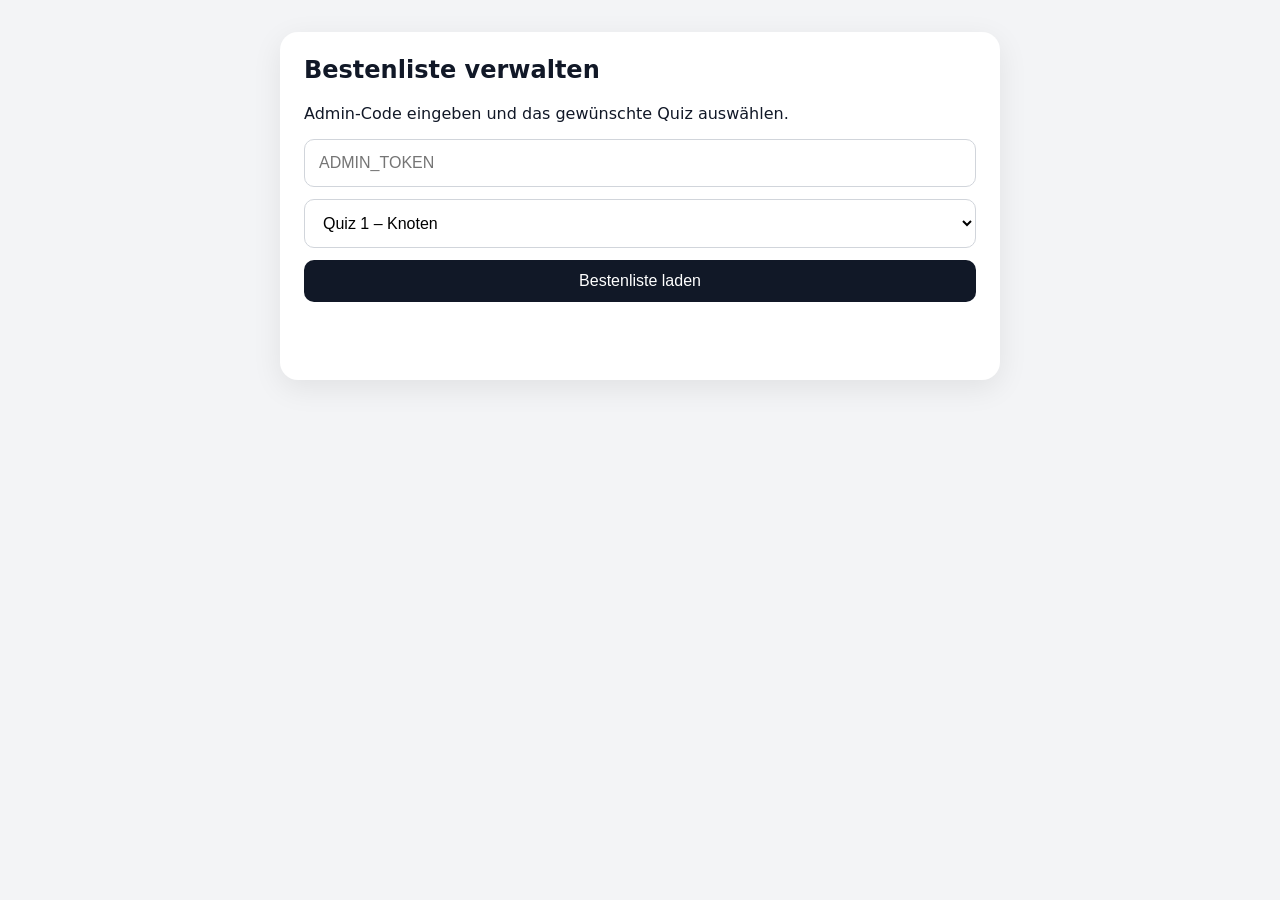
==== admin.html @ afc392d3 "Create admin.html" ====
<!doctype html>
<html lang="de">

<head>
  <meta charset="utf-8">

  <meta
    name="viewport"
    content="width=device-width, initial-scale=1"
  >

  <meta
    name="theme-color"
    content="#111827"
  >

  <title>Quiz Administration</title>

  <style>
    * {
      box-sizing: border-box;
    }

    body {
      margin: 0;
      font-family:
        system-ui,
        -apple-system,
        BlinkMacSystemFont,
        "Segoe UI",
        sans-serif;

      background: #f3f4f6;
      color: #111827;
    }

    .container {
      width:
        min(
          720px,
          calc(100% - 28px)
        );

      margin: 32px auto;
    }

    .card {
      background: white;

      border-radius: 18px;

      padding: 24px;

      margin-bottom: 18px;

      box-shadow:
        0 8px 30px
        rgba(0, 0, 0, .08);
    }

    h1 {
      margin-top: 0;
    }

    input,
    select {
      width: 100%;

      padding: 14px;

      margin-bottom: 12px;

      border:
        1px solid #d1d5db;

      border-radius: 10px;

      font-size: 1rem;

      background: white;
    }

    button {
      border: 0;

      border-radius: 10px;

      padding: 12px 16px;

      font-size: 1rem;

      cursor: pointer;
    }

    .primary {
      width: 100%;

      background: #111827;
      color: white;
    }

    .delete-button {
      background: #fee2e2;
      color: #991b1b;

      font-size: .9rem;
    }

    .row {
      display: grid;

      grid-template-columns:
        44px
        minmax(0, 1fr)
        90px
        auto;

      gap: 12px;

      align-items: center;

      padding: 12px 4px;

      border-bottom:
        1px solid #e5e7eb;
    }

    .rank {
      color: #6b7280;
      font-weight: 700;
      text-align: right;
    }

    .name {
      font-weight: 600;

      overflow: hidden;

      text-overflow: ellipsis;

      white-space: nowrap;
    }

    .time {
      font-weight: 700;

      text-align: right;

      font-variant-numeric:
        tabular-nums;
    }

    #status {
      min-height: 1.4em;
      color: #4b5563;
    }

    @media (max-width: 560px) {
      .row {
        grid-template-columns:
          34px
          minmax(0, 1fr)
          76px;
      }

      .delete-button {
        grid-column: 2 / 4;

        width: 100%;
      }
    }
  </style>
</head>

<body>

  <main class="container">

    <section class="card">

      <h1>
        Bestenliste verwalten
      </h1>

      <p>
        Admin-Code eingeben und
        das gewünschte Quiz auswählen.
      </p>

      <input
        id="admin-token"
        type="password"
        placeholder="ADMIN_TOKEN"
        autocomplete="off"
      >

      <select id="quiz-select">
        <option value="1">
          Quiz 1 – Knoten
        </option>

        <option value="2">
          Quiz 2 – Allgemeinwissen
        </option>
      </select>

      <button
        id="load"
        class="primary"
      >
        Bestenliste laden
      </button>

      <p id="status"></p>

    </section>


    <section
      class="card"
      id="leaderboard-card"
      hidden
    >

      <h2>
        Einträge
      </h2>

      <div id="leaderboard"></div>

    </section>

  </main>


  <script>
    const API_BASE =
      "https://mein-quiz.vercel.app";

    const tokenEl =
      document.getElementById(
        "admin-token"
      );

    const quizEl =
      document.getElementById(
        "quiz-select"
      );

    const statusEl =
      document.getElementById(
        "status"
      );

    const leaderboardEl =
      document.getElementById(
        "leaderboard"
      );

    const cardEl =
      document.getElementById(
        "leaderboard-card"
      );


    function formatTime(
      milliseconds
    ) {
      const totalTenths =
        Math.floor(
          milliseconds / 100
        );

      const minutes =
        Math.floor(
          totalTenths / 600
        );

      const seconds =
        Math.floor(
          (totalTenths % 600) / 10
        );

      const tenths =
        totalTenths % 10;

      return (
        String(minutes)
          .padStart(2, "0") +
        ":" +
        String(seconds)
          .padStart(2, "0") +
        "." +
        tenths
      );
    }


    async function loadLeaderboard() {
      const token =
        tokenEl.value.trim();

      const quiz =
        quizEl.value;

      if (!token) {
        statusEl.textContent =
          "Bitte Admin-Code eingeben.";

        return;
      }

      statusEl.textContent =
        "Bestenliste wird geladen …";

      try {
        const response =
          await fetch(
            `${API_BASE}/api/admin-leaderboard?quiz=${quiz}`,
            {
              headers: {
                "X-Admin-Token":
                  token
              },

              cache: "no-store"
            }
          );

        if (
          response.status === 401
        ) {
          throw new Error(
            "Admin-Code ist falsch."
          );
        }

        if (!response.ok) {
          throw new Error(
            `API-Fehler ${response.status}`
          );
        }

        const data =
          await response.json();

        renderLeaderboard(
          data.leaderboard || []
        );

        statusEl.textContent =
          "";

      } catch (error) {
        console.error(error);

        cardEl.hidden = true;

        statusEl.textContent =
          error.message;
      }
    }


    function renderLeaderboard(
      entries
    ) {
      leaderboardEl.innerHTML =
        "";

      cardEl.hidden = false;

      if (
        entries.length === 0
      ) {
        leaderboardEl.textContent =
          "Keine Einträge vorhanden.";

        return;
      }

      entries.forEach(
        (entry, index) => {

          const row =
            document.createElement(
              "div"
            );

          row.className =
            "row";


          const rank =
            document.createElement(
              "div"
            );

          rank.className =
            "rank";

          rank.textContent =
            `${index + 1}.`;


          const name =
            document.createElement(
              "div"
            );

          name.className =
            "name";

          name.textContent =
            entry.nickname;


          const time =
            document.createElement(
              "div"
            );

          time.className =
            "time";

          time.textContent =
            formatTime(
              Number(entry.time)
            );


          const deleteButton =
            document.createElement(
              "button"
            );

          deleteButton.className =
            "delete-button";

          deleteButton.textContent =
            "Entfernen";

          deleteButton.addEventListener(
            "click",
            () => {
              deletePlayer(
                entry.nickname
              );
            }
          );


          row.appendChild(rank);
          row.appendChild(name);
          row.appendChild(time);
          row.appendChild(
            deleteButton
          );

          leaderboardEl.appendChild(
            row
          );
        }
      );
    }


    async function deletePlayer(
      nickname
    ) {
      const token =
        tokenEl.value.trim();

      const quiz =
        quizEl.value;

      const confirmed =
        confirm(
          `"${nickname}" wirklich aus der Bestenliste entfernen?`
        );

      if (!confirmed) {
        return;
      }

      statusEl.textContent =
        `${nickname} wird entfernt …`;

      try {
        const response =
          await fetch(
            `${API_BASE}/api/admin-leaderboard?quiz=${quiz}`,
            {
              method: "DELETE",

              headers: {
                "Content-Type":
                  "application/json",

                "X-Admin-Token":
                  token
              },

              body:
                JSON.stringify({
                  nickname
                })
            }
          );

        if (
          response.status === 401
        ) {
          throw new Error(
            "Admin-Code ist falsch."
          );
        }

        if (!response.ok) {
          throw new Error(
            `Löschen fehlgeschlagen (${response.status})`
          );
        }

        statusEl.textContent =
          `${nickname} wurde entfernt.`;

        await loadLeaderboard();

      } catch (error) {
        console.error(error);

        statusEl.textContent =
          error.message;
      }
    }


    document
      .getElementById("load")
      .addEventListener(
        "click",
        loadLeaderboard
      );
  </script>

</body>
</html>
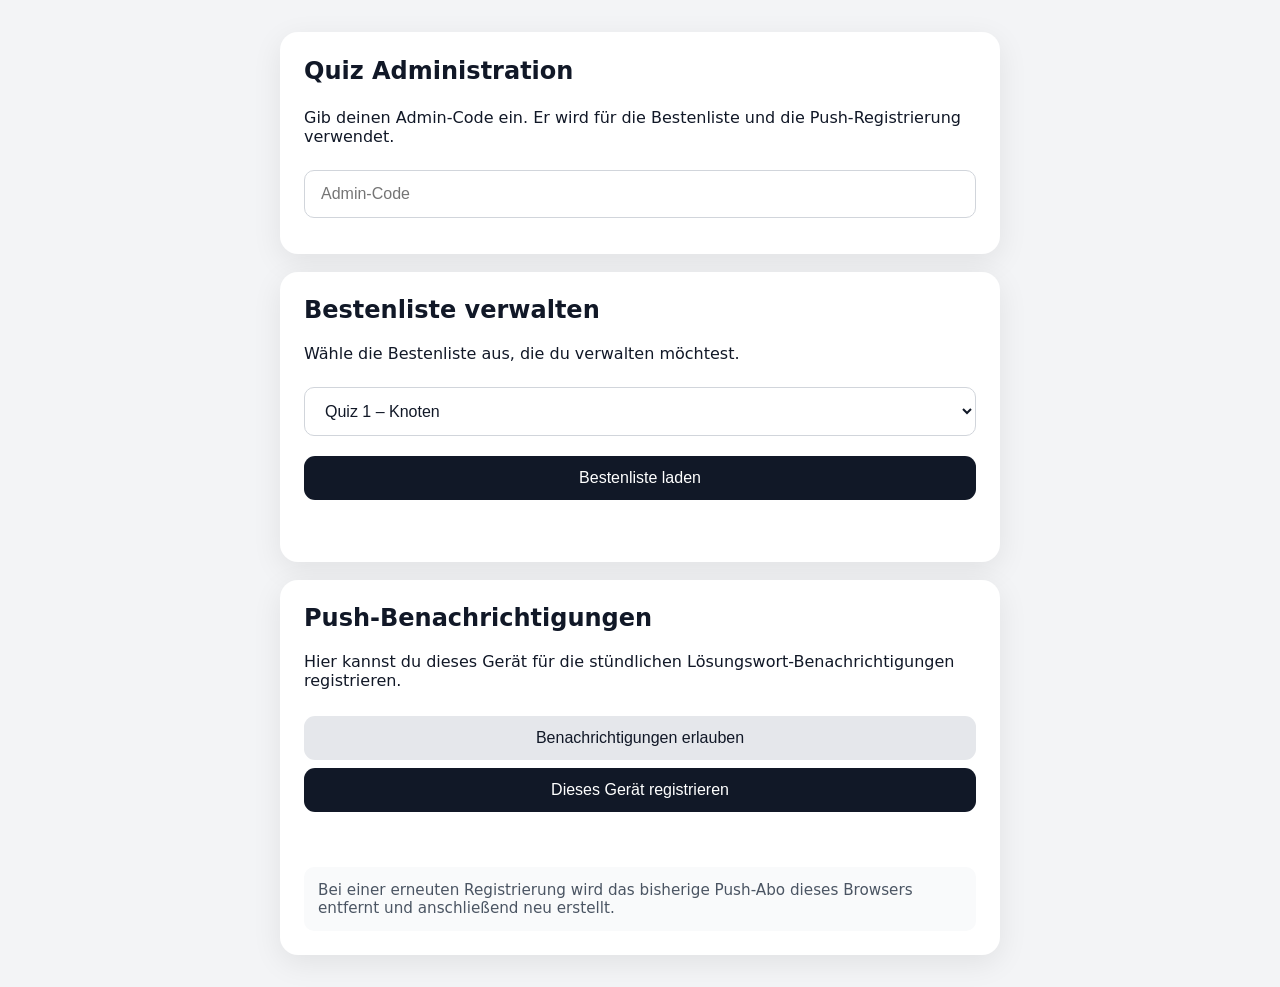
==== commit a7cd0b04: "Update admin.html" ====
--- a/admin.html
+++ b/admin.html
@@ -23,6 +23,7 @@
 
     body {
       margin: 0;
+
       font-family:
         system-ui,
         -apple-system,
@@ -35,11 +36,10 @@
     }
 
     .container {
-      width:
-        min(
-          720px,
-          calc(100% - 28px)
-        );
+      width: min(
+        720px,
+        calc(100% - 28px)
+      );
 
       margin: 32px auto;
     }
@@ -59,6 +59,11 @@
     }
 
     h1 {
+      line-height: 1.25;
+      margin: 0 0 22px;
+    }
+
+    h2 {
       margin-top: 0;
     }
 
@@ -66,26 +71,40 @@
     select {
       width: 100%;
 
-      padding: 14px;
-
-      margin-bottom: 12px;
+      padding: 14px 16px;
+
+      margin:
+        8px 0
+        12px;
 
       border:
         1px solid #d1d5db;
 
       border-radius: 10px;
 
+      background: white;
+      color: #111827;
+
       font-size: 1rem;
-
-      background: white;
+    }
+
+    input:focus,
+    select:focus {
+      outline: none;
+
+      border-color: #9ca3af;
+
+      box-shadow:
+        0 0 0 3px
+        rgba(17, 24, 39, .08);
     }
 
     button {
       border: 0;
 
-      border-radius: 10px;
-
-      padding: 12px 16px;
+      border-radius: 11px;
+
+      padding: 13px 17px;
 
       font-size: 1rem;
 
@@ -97,6 +116,17 @@
 
       background: #111827;
       color: white;
+
+      margin-top: 8px;
+    }
+
+    .secondary {
+      width: 100%;
+
+      background: #e5e7eb;
+      color: #111827;
+
+      margin-top: 10px;
     }
 
     .delete-button {
@@ -104,9 +134,27 @@
       color: #991b1b;
 
       font-size: .9rem;
-    }
-
-    .row {
+
+      white-space: nowrap;
+    }
+
+    .status {
+      min-height: 1.4em;
+
+      margin-bottom: 0;
+
+      color: #4b5563;
+    }
+
+    .success {
+      color: #166534;
+    }
+
+    .error {
+      color: #b91c1c;
+    }
+
+    .leaderboard-row {
       display: grid;
 
       grid-template-columns:
@@ -119,19 +167,25 @@
 
       align-items: center;
 
-      padding: 12px 4px;
+      min-height: 54px;
+
+      padding:
+        10px
+        4px;
 
       border-bottom:
         1px solid #e5e7eb;
     }
 
-    .rank {
+    .leaderboard-rank {
       color: #6b7280;
-      font-weight: 700;
+
+      font-weight: 800;
+
       text-align: right;
     }
 
-    .name {
+    .leaderboard-name {
       font-weight: 600;
 
       overflow: hidden;
@@ -141,8 +195,8 @@
       white-space: nowrap;
     }
 
-    .time {
-      font-weight: 700;
+    .leaderboard-time {
+      font-weight: 800;
 
       text-align: right;
 
@@ -150,17 +204,34 @@
         tabular-nums;
     }
 
-    #status {
-      min-height: 1.4em;
+    .info-box {
+      margin-top: 16px;
+
+      padding: 14px;
+
+      border-radius: 10px;
+
+      background: #f9fafb;
+
       color: #4b5563;
+
+      font-size: .95rem;
+    }
+
+    [hidden] {
+      display: none !important;
     }
 
     @media (max-width: 560px) {
-      .row {
+      .card {
+        padding: 20px;
+      }
+
+      .leaderboard-row {
         grid-template-columns:
           34px
           minmax(0, 1fr)
-          76px;
+          78px;
       }
 
       .delete-button {
@@ -172,29 +243,54 @@
   </style>
 </head>
 
+
 <body>
 
   <main class="container">
 
+    <!-- =========================================
+         ADMIN
+    ========================================== -->
+
     <section class="card">
 
       <h1>
-        Bestenliste verwalten
+        Quiz Administration
       </h1>
 
       <p>
-        Admin-Code eingeben und
-        das gewünschte Quiz auswählen.
+        Gib deinen Admin-Code ein.
+        Er wird für die Bestenliste und
+        die Push-Registrierung verwendet.
       </p>
 
       <input
         id="admin-token"
         type="password"
-        placeholder="ADMIN_TOKEN"
+        placeholder="Admin-Code"
         autocomplete="off"
       >
 
+    </section>
+
+
+    <!-- =========================================
+         BESTENLISTE
+    ========================================== -->
+
+    <section class="card">
+
+      <h2>
+        Bestenliste verwalten
+      </h2>
+
+      <p>
+        Wähle die Bestenliste aus,
+        die du verwalten möchtest.
+      </p>
+
       <select id="quiz-select">
+
         <option value="1">
           Quiz 1 – Knoten
         </option>
@@ -202,19 +298,27 @@
         <option value="2">
           Quiz 2 – Allgemeinwissen
         </option>
+
       </select>
 
       <button
-        id="load"
+        id="load-leaderboard"
         class="primary"
       >
         Bestenliste laden
       </button>
 
-      <p id="status"></p>
+      <p
+        id="leaderboard-status"
+        class="status"
+      ></p>
 
     </section>
 
+
+    <!-- =========================================
+         BESTENLISTEN-EINTRÄGE
+    ========================================== -->
 
     <section
       class="card"
@@ -230,12 +334,66 @@
 
     </section>
 
+
+    <!-- =========================================
+         PUSH
+    ========================================== -->
+
+    <section class="card">
+
+      <h2>
+        Push-Benachrichtigungen
+      </h2>
+
+      <p>
+        Hier kannst du dieses Gerät für die
+        stündlichen Lösungswort-Benachrichtigungen
+        registrieren.
+      </p>
+
+      <button
+        id="enable-push"
+        class="secondary"
+      >
+        Benachrichtigungen erlauben
+      </button>
+
+      <button
+        id="register-device"
+        class="primary"
+      >
+        Dieses Gerät registrieren
+      </button>
+
+      <p
+        id="push-status"
+        class="status"
+      ></p>
+
+      <div class="info-box">
+        Bei einer erneuten Registrierung wird
+        das bisherige Push-Abo dieses Browsers
+        entfernt und anschließend neu erstellt.
+      </div>
+
+    </section>
+
   </main>
 
 
   <script>
+
+    // =========================================
+    // BACKEND
+    // =========================================
+
     const API_BASE =
       "https://mein-quiz.vercel.app";
+
+
+    // =========================================
+    // ELEMENTE
+    // =========================================
 
     const tokenEl =
       document.getElementById(
@@ -247,9 +405,9 @@
         "quiz-select"
       );
 
-    const statusEl =
+    const leaderboardStatusEl =
       document.getElementById(
-        "status"
+        "leaderboard-status"
       );
 
     const leaderboardEl =
@@ -257,11 +415,60 @@
         "leaderboard"
       );
 
-    const cardEl =
+    const leaderboardCardEl =
       document.getElementById(
         "leaderboard-card"
       );
 
+    const pushStatusEl =
+      document.getElementById(
+        "push-status"
+      );
+
+
+    // =========================================
+    // STATUS
+    // =========================================
+
+    function setLeaderboardStatus(
+      text,
+      type = ""
+    ) {
+      leaderboardStatusEl.textContent =
+        text;
+
+      leaderboardStatusEl.className =
+        "status";
+
+      if (type) {
+        leaderboardStatusEl
+          .classList
+          .add(type);
+      }
+    }
+
+
+    function setPushStatus(
+      text,
+      type = ""
+    ) {
+      pushStatusEl.textContent =
+        text;
+
+      pushStatusEl.className =
+        "status";
+
+      if (type) {
+        pushStatusEl
+          .classList
+          .add(type);
+      }
+    }
+
+
+    // =========================================
+    // ZEIT FORMATIEREN
+    // =========================================
 
     function formatTime(
       milliseconds
@@ -296,6 +503,10 @@
     }
 
 
+    // =========================================
+    // BESTENLISTE LADEN
+    // =========================================
+
     async function loadLeaderboard() {
       const token =
         tokenEl.value.trim();
@@ -304,14 +515,17 @@
         quizEl.value;
 
       if (!token) {
-        statusEl.textContent =
-          "Bitte Admin-Code eingeben.";
+        setLeaderboardStatus(
+          "Bitte zuerst den Admin-Code eingeben.",
+          "error"
+        );
 
         return;
       }
 
-      statusEl.textContent =
-        "Bestenliste wird geladen …";
+      setLeaderboardStatus(
+        "Bestenliste wird geladen …"
+      );
 
       try {
         const response =
@@ -345,22 +559,38 @@
           await response.json();
 
         renderLeaderboard(
-          data.leaderboard || []
-        );
-
-        statusEl.textContent =
-          "";
+          Array.isArray(
+            data.leaderboard
+          )
+            ? data.leaderboard
+            : []
+        );
+
+        setLeaderboardStatus(
+          "Bestenliste wurde geladen.",
+          "success"
+        );
 
       } catch (error) {
-        console.error(error);
-
-        cardEl.hidden = true;
-
-        statusEl.textContent =
-          error.message;
+        console.error(
+          "Bestenlisten-Fehler:",
+          error
+        );
+
+        leaderboardCardEl.hidden =
+          true;
+
+        setLeaderboardStatus(
+          error.message,
+          "error"
+        );
       }
     }
 
+
+    // =========================================
+    // BESTENLISTE ANZEIGEN
+    // =========================================
 
     function renderLeaderboard(
       entries
@@ -368,13 +598,26 @@
       leaderboardEl.innerHTML =
         "";
 
-      cardEl.hidden = false;
+      leaderboardCardEl.hidden =
+        false;
 
       if (
         entries.length === 0
       ) {
-        leaderboardEl.textContent =
+        const empty =
+          document.createElement(
+            "p"
+          );
+
+        empty.className =
+          "status";
+
+        empty.textContent =
           "Keine Einträge vorhanden.";
+
+        leaderboardEl.appendChild(
+          empty
+        );
 
         return;
       }
@@ -388,8 +631,10 @@
             );
 
           row.className =
-            "row";
-
+            "leaderboard-row";
+
+
+          // Platz
 
           const rank =
             document.createElement(
@@ -397,11 +642,13 @@
             );
 
           rank.className =
-            "rank";
+            "leaderboard-rank";
 
           rank.textContent =
             `${index + 1}.`;
 
+
+          // Name
 
           const name =
             document.createElement(
@@ -409,11 +656,13 @@
             );
 
           name.className =
-            "name";
+            "leaderboard-name";
 
           name.textContent =
             entry.nickname;
 
+
+          // Zeit
 
           const time =
             document.createElement(
@@ -421,13 +670,15 @@
             );
 
           time.className =
-            "time";
+            "leaderboard-time";
 
           time.textContent =
             formatTime(
               Number(entry.time)
             );
 
+
+          // Löschen
 
           const deleteButton =
             document.createElement(
@@ -451,8 +702,11 @@
 
 
           row.appendChild(rank);
+
           row.appendChild(name);
+
           row.appendChild(time);
+
           row.appendChild(
             deleteButton
           );
@@ -464,6 +718,10 @@
       );
     }
 
+
+    // =========================================
+    // SPIELER LÖSCHEN
+    // =========================================
 
     async function deletePlayer(
       nickname
@@ -474,6 +732,15 @@
       const quiz =
         quizEl.value;
 
+      if (!token) {
+        setLeaderboardStatus(
+          "Bitte zuerst den Admin-Code eingeben.",
+          "error"
+        );
+
+        return;
+      }
+
       const confirmed =
         confirm(
           `"${nickname}" wirklich aus der Bestenliste entfernen?`
@@ -483,8 +750,9 @@
         return;
       }
 
-      statusEl.textContent =
-        `${nickname} wird entfernt …`;
+      setLeaderboardStatus(
+        `${nickname} wird entfernt …`
+      );
 
       try {
         const response =
@@ -522,26 +790,347 @@
           );
         }
 
-        statusEl.textContent =
-          `${nickname} wurde entfernt.`;
+        setLeaderboardStatus(
+          `${nickname} wurde entfernt.`,
+          "success"
+        );
 
         await loadLeaderboard();
 
       } catch (error) {
-        console.error(error);
-
-        statusEl.textContent =
-          error.message;
+        console.error(
+          "Löschen fehlgeschlagen:",
+          error
+        );
+
+        setLeaderboardStatus(
+          error.message,
+          "error"
+        );
       }
     }
 
 
     document
-      .getElementById("load")
+      .getElementById(
+        "load-leaderboard"
+      )
       .addEventListener(
         "click",
         loadLeaderboard
       );
+
+
+    // =========================================
+    // SERVICE WORKER
+    // =========================================
+
+    async function registerServiceWorker() {
+      if (
+        !(
+          "serviceWorker"
+          in navigator
+        )
+      ) {
+        throw new Error(
+          "Service Worker werden von diesem Browser nicht unterstützt."
+        );
+      }
+
+      const registration =
+        await navigator
+          .serviceWorker
+          .register(
+            "./sw.js"
+          );
+
+      await navigator
+        .serviceWorker
+        .ready;
+
+      return registration;
+    }
+
+
+    // =========================================
+    // PUSH-BERECHTIGUNG
+    // =========================================
+
+    document
+      .getElementById(
+        "enable-push"
+      )
+      .addEventListener(
+        "click",
+        async () => {
+
+          try {
+            if (
+              !(
+                "Notification"
+                in window
+              )
+            ) {
+              throw new Error(
+                "Dieser Browser unterstützt keine Benachrichtigungen."
+              );
+            }
+
+            if (
+              !(
+                "PushManager"
+                in window
+              )
+            ) {
+              throw new Error(
+                "Push-Benachrichtigungen werden von diesem Browser nicht unterstützt."
+              );
+            }
+
+            const permission =
+              await Notification
+                .requestPermission();
+
+            if (
+              permission !==
+              "granted"
+            ) {
+              throw new Error(
+                "Benachrichtigungen wurden nicht erlaubt."
+              );
+            }
+
+            await registerServiceWorker();
+
+            setPushStatus(
+              "Benachrichtigungen sind erlaubt. Du kannst das Gerät jetzt registrieren.",
+              "success"
+            );
+
+          } catch (error) {
+            console.error(
+              "Push-Berechtigung:",
+              error
+            );
+
+            setPushStatus(
+              error.message,
+              "error"
+            );
+          }
+        }
+      );
+
+
+    // =========================================
+    // GERÄT REGISTRIEREN
+    // =========================================
+
+    document
+      .getElementById(
+        "register-device"
+      )
+      .addEventListener(
+        "click",
+        async () => {
+
+          const token =
+            tokenEl.value.trim();
+
+          if (!token) {
+            setPushStatus(
+              "Bitte zuerst den Admin-Code eingeben.",
+              "error"
+            );
+
+            return;
+          }
+
+          try {
+            if (
+              Notification.permission
+              !== "granted"
+            ) {
+              throw new Error(
+                "Bitte zuerst Benachrichtigungen erlauben."
+              );
+            }
+
+            setPushStatus(
+              "Gerät wird registriert …"
+            );
+
+            await registerServiceWorker();
+
+            const registration =
+              await navigator
+                .serviceWorker
+                .ready;
+
+
+            // =================================
+            // VAPID PUBLIC KEY LADEN
+            // =================================
+
+            const keyResponse =
+              await fetch(
+                `${API_BASE}/api/public-key`,
+                {
+                  cache:
+                    "no-store"
+                }
+              );
+
+            if (
+              !keyResponse.ok
+            ) {
+              throw new Error(
+                `Public-Key-API: ${keyResponse.status}`
+              );
+            }
+
+            const keyData =
+              await keyResponse.json();
+
+            if (
+              !keyData.publicKey
+            ) {
+              throw new Error(
+                "VAPID Public Key fehlt."
+              );
+            }
+
+
+            // =================================
+            // ALTES ABO ENTFERNEN
+            // =================================
+
+            let subscription =
+              await registration
+                .pushManager
+                .getSubscription();
+
+            if (subscription) {
+              await subscription
+                .unsubscribe();
+            }
+
+
+            // =================================
+            // NEUES ABO ERSTELLEN
+            // =================================
+
+            subscription =
+              await registration
+                .pushManager
+                .subscribe({
+                  userVisibleOnly:
+                    true,
+
+                  applicationServerKey:
+                    urlBase64ToUint8Array(
+                      keyData.publicKey
+                    )
+                });
+
+
+            // =================================
+            // IM BACKEND SPEICHERN
+            // =================================
+
+            const response =
+              await fetch(
+                `${API_BASE}/api/subscribe`,
+                {
+                  method: "POST",
+
+                  headers: {
+                    "Content-Type":
+                      "application/json",
+
+                    "X-Admin-Token":
+                      token
+                  },
+
+                  body:
+                    JSON.stringify(
+                      subscription
+                    )
+                }
+              );
+
+            const responseText =
+              await response.text();
+
+            if (!response.ok) {
+              throw new Error(
+                `Registrierung fehlgeschlagen (${response.status}): ${responseText}`
+              );
+            }
+
+            setPushStatus(
+              "Dieses Gerät ist jetzt für die Lösungswort-Benachrichtigungen registriert.",
+              "success"
+            );
+
+          } catch (error) {
+            console.error(
+              "Push-Registrierung:",
+              error
+            );
+
+            setPushStatus(
+              `Registrierung fehlgeschlagen: ${error.message}`,
+              "error"
+            );
+          }
+        }
+      );
+
+
+    // =========================================
+    // VAPID KEY UMWANDELN
+    // =========================================
+
+    function urlBase64ToUint8Array(
+      base64String
+    ) {
+      const padding =
+        "=".repeat(
+          (
+            4 -
+            base64String.length %
+            4
+          ) %
+          4
+        );
+
+      const base64 =
+        (
+          base64String +
+          padding
+        )
+          .replace(
+            /-/g,
+            "+"
+          )
+          .replace(
+            /_/g,
+            "/"
+          );
+
+      const rawData =
+        atob(base64);
+
+      return Uint8Array.from(
+        [...rawData].map(
+          character =>
+            character
+              .charCodeAt(0)
+        )
+      );
+    }
+
   </script>
 
 </body>
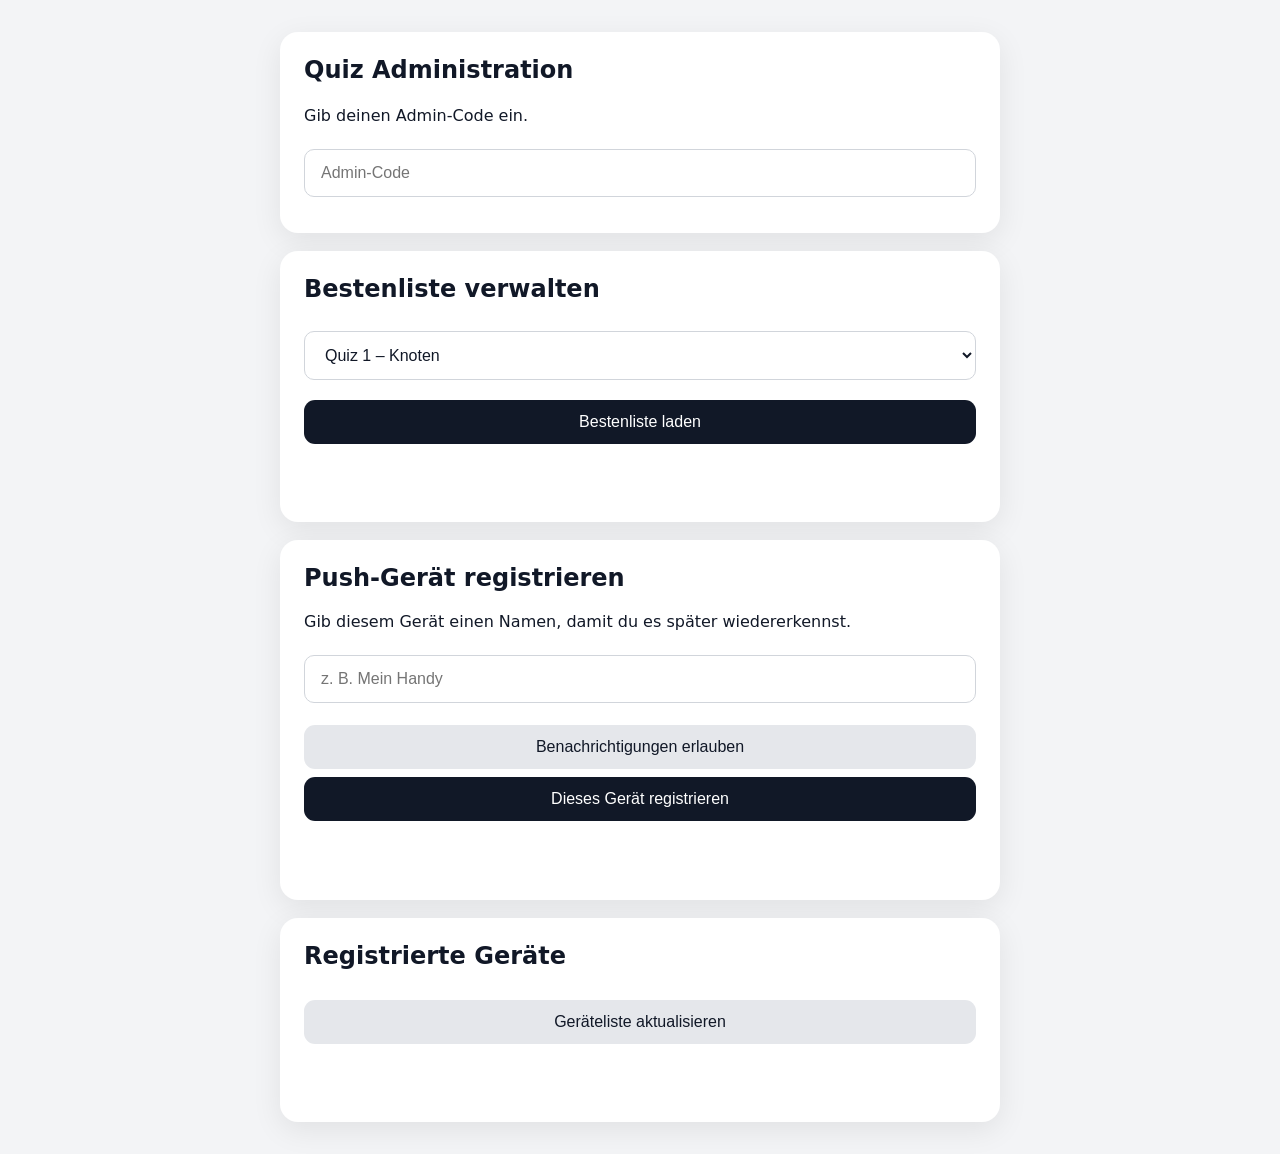
==== commit bf7334cb: "Update admin.html" ====
--- a/admin.html
+++ b/admin.html
@@ -46,11 +46,8 @@
 
     .card {
       background: white;
-
       border-radius: 18px;
-
       padding: 24px;
-
       margin-bottom: 18px;
 
       box-shadow:
@@ -59,7 +56,6 @@
     }
 
     h1 {
-      line-height: 1.25;
       margin: 0 0 22px;
     }
 
@@ -82,10 +78,10 @@
 
       border-radius: 10px;
 
+      font-size: 1rem;
+
       background: white;
       color: #111827;
-
-      font-size: 1rem;
     }
 
     input:focus,
@@ -101,7 +97,6 @@
 
     button {
       border: 0;
-
       border-radius: 11px;
 
       padding: 13px 17px;
@@ -113,19 +108,15 @@
 
     .primary {
       width: 100%;
-
       background: #111827;
       color: white;
-
       margin-top: 8px;
     }
 
     .secondary {
       width: 100%;
-
       background: #e5e7eb;
       color: #111827;
-
       margin-top: 10px;
     }
 
@@ -140,9 +131,6 @@
 
     .status {
       min-height: 1.4em;
-
-      margin-bottom: 0;
-
       color: #4b5563;
     }
 
@@ -154,59 +142,76 @@
       color: #b91c1c;
     }
 
+    .leaderboard-row,
+    .device-row {
+      display: grid;
+
+      gap: 12px;
+
+      align-items: center;
+
+      padding: 12px 4px;
+
+      border-bottom:
+        1px solid #e5e7eb;
+    }
+
     .leaderboard-row {
-      display: grid;
-
       grid-template-columns:
         44px
         minmax(0, 1fr)
         90px
         auto;
-
-      gap: 12px;
-
-      align-items: center;
-
-      min-height: 54px;
-
-      padding:
-        10px
-        4px;
-
-      border-bottom:
-        1px solid #e5e7eb;
+    }
+
+    .device-row {
+      grid-template-columns:
+        minmax(0, 1fr)
+        auto;
     }
 
     .leaderboard-rank {
       color: #6b7280;
-
       font-weight: 800;
-
       text-align: right;
     }
 
-    .leaderboard-name {
-      font-weight: 600;
-
-      overflow: hidden;
-
-      text-overflow: ellipsis;
-
-      white-space: nowrap;
+    .leaderboard-name,
+    .device-name {
+      font-weight: 700;
     }
 
     .leaderboard-time {
       font-weight: 800;
-
       text-align: right;
 
       font-variant-numeric:
         tabular-nums;
     }
 
+    .device-date {
+      color: #6b7280;
+      font-size: .9rem;
+      margin-top: 3px;
+    }
+
+    .current-device {
+      display: inline-block;
+
+      margin-left: 8px;
+
+      padding: 2px 7px;
+
+      border-radius: 999px;
+
+      background: #e5e7eb;
+
+      font-size: .75rem;
+      font-weight: 600;
+    }
+
     .info-box {
       margin-top: 16px;
-
       padding: 14px;
 
       border-radius: 10px;
@@ -222,7 +227,9 @@
       display: none !important;
     }
 
-    @media (max-width: 560px) {
+    @media (
+      max-width: 560px
+    ) {
       .card {
         padding: 20px;
       }
@@ -234,904 +241,983 @@
           78px;
       }
 
+      .leaderboard-row
       .delete-button {
         grid-column: 2 / 4;
-
         width: 100%;
       }
+
+      .device-row {
+        grid-template-columns: 1fr;
+      }
+
+      .device-row
+      .delete-button {
+        width: 100%;
+      }
     }
   </style>
 </head>
 
-
 <body>
 
-  <main class="container">
-
-    <!-- =========================================
-         ADMIN
-    ========================================== -->
-
-    <section class="card">
-
-      <h1>
-        Quiz Administration
-      </h1>
-
-      <p>
-        Gib deinen Admin-Code ein.
-        Er wird für die Bestenliste und
-        die Push-Registrierung verwendet.
-      </p>
-
-      <input
-        id="admin-token"
-        type="password"
-        placeholder="Admin-Code"
-        autocomplete="off"
-      >
-
-    </section>
-
-
-    <!-- =========================================
-         BESTENLISTE
-    ========================================== -->
-
-    <section class="card">
-
-      <h2>
-        Bestenliste verwalten
-      </h2>
-
-      <p>
-        Wähle die Bestenliste aus,
-        die du verwalten möchtest.
-      </p>
-
-      <select id="quiz-select">
-
-        <option value="1">
-          Quiz 1 – Knoten
-        </option>
-
-        <option value="2">
-          Quiz 2 – Allgemeinwissen
-        </option>
-
-      </select>
-
-      <button
-        id="load-leaderboard"
-        class="primary"
-      >
-        Bestenliste laden
-      </button>
-
-      <p
-        id="leaderboard-status"
-        class="status"
-      ></p>
-
-    </section>
-
-
-    <!-- =========================================
-         BESTENLISTEN-EINTRÄGE
-    ========================================== -->
-
-    <section
-      class="card"
-      id="leaderboard-card"
-      hidden
+<main class="container">
+
+  <!-- ADMIN CODE -->
+
+  <section class="card">
+
+    <h1>
+      Quiz Administration
+    </h1>
+
+    <p>
+      Gib deinen Admin-Code ein.
+    </p>
+
+    <input
+      id="admin-token"
+      type="password"
+      placeholder="Admin-Code"
+      autocomplete="off"
     >
 
-      <h2>
-        Einträge
-      </h2>
-
-      <div id="leaderboard"></div>
-
-    </section>
-
-
-    <!-- =========================================
-         PUSH
-    ========================================== -->
-
-    <section class="card">
-
-      <h2>
-        Push-Benachrichtigungen
-      </h2>
-
-      <p>
-        Hier kannst du dieses Gerät für die
-        stündlichen Lösungswort-Benachrichtigungen
-        registrieren.
-      </p>
-
-      <button
-        id="enable-push"
-        class="secondary"
-      >
-        Benachrichtigungen erlauben
-      </button>
-
-      <button
-        id="register-device"
-        class="primary"
-      >
-        Dieses Gerät registrieren
-      </button>
-
-      <p
-        id="push-status"
-        class="status"
-      ></p>
-
-      <div class="info-box">
-        Bei einer erneuten Registrierung wird
-        das bisherige Push-Abo dieses Browsers
-        entfernt und anschließend neu erstellt.
-      </div>
-
-    </section>
-
-  </main>
-
-
-  <script>
-
-    // =========================================
-    // BACKEND
-    // =========================================
-
-    const API_BASE =
-      "https://mein-quiz.vercel.app";
-
-
-    // =========================================
-    // ELEMENTE
-    // =========================================
-
-    const tokenEl =
-      document.getElementById(
-        "admin-token"
-      );
-
-    const quizEl =
-      document.getElementById(
+  </section>
+
+
+  <!-- BESTENLISTE -->
+
+  <section class="card">
+
+    <h2>
+      Bestenliste verwalten
+    </h2>
+
+    <select id="quiz-select">
+
+      <option value="1">
+        Quiz 1 – Knoten
+      </option>
+
+      <option value="2">
+        Quiz 2 – Allgemeinwissen
+      </option>
+
+    </select>
+
+    <button
+      id="load-leaderboard"
+      class="primary"
+    >
+      Bestenliste laden
+    </button>
+
+    <p
+      id="leaderboard-status"
+      class="status"
+    ></p>
+
+  </section>
+
+
+  <section
+    class="card"
+    id="leaderboard-card"
+    hidden
+  >
+
+    <h2>Einträge</h2>
+
+    <div id="leaderboard"></div>
+
+  </section>
+
+
+  <!-- PUSH REGISTRIEREN -->
+
+  <section class="card">
+
+    <h2>
+      Push-Gerät registrieren
+    </h2>
+
+    <p>
+      Gib diesem Gerät einen Namen,
+      damit du es später wiedererkennst.
+    </p>
+
+    <input
+      id="device-name"
+      type="text"
+      maxlength="40"
+      placeholder="z. B. Mein Handy"
+      autocomplete="off"
+    >
+
+    <button
+      id="enable-push"
+      class="secondary"
+    >
+      Benachrichtigungen erlauben
+    </button>
+
+    <button
+      id="register-device"
+      class="primary"
+    >
+      Dieses Gerät registrieren
+    </button>
+
+    <p
+      id="push-status"
+      class="status"
+    ></p>
+
+  </section>
+
+
+  <!-- GERÄTELISTE -->
+
+  <section class="card">
+
+    <h2>
+      Registrierte Geräte
+    </h2>
+
+    <button
+      id="load-devices"
+      class="secondary"
+    >
+      Geräteliste aktualisieren
+    </button>
+
+    <p
+      id="devices-status"
+      class="status"
+    ></p>
+
+    <div id="devices"></div>
+
+  </section>
+
+</main>
+
+
+<script>
+
+const API_BASE =
+  "https://mein-quiz.vercel.app";
+
+const tokenEl =
+  document.getElementById(
+    "admin-token"
+  );
+
+
+// =========================================
+// HILFSFUNKTIONEN
+// =========================================
+
+function formatTime(ms) {
+  const totalTenths =
+    Math.floor(ms / 100);
+
+  const minutes =
+    Math.floor(
+      totalTenths / 600
+    );
+
+  const seconds =
+    Math.floor(
+      (totalTenths % 600) / 10
+    );
+
+  const tenths =
+    totalTenths % 10;
+
+  return (
+    String(minutes)
+      .padStart(2, "0") +
+    ":" +
+    String(seconds)
+      .padStart(2, "0") +
+    "." +
+    tenths
+  );
+}
+
+
+function formatDate(timestamp) {
+  if (!timestamp) {
+    return "Datum unbekannt";
+  }
+
+  return new Date(
+    timestamp
+  ).toLocaleString(
+    "de-DE"
+  );
+}
+
+
+function urlBase64ToUint8Array(
+  base64String
+) {
+  const padding =
+    "=".repeat(
+      (
+        4 -
+        base64String.length %
+        4
+      ) %
+      4
+    );
+
+  const base64 =
+    (
+      base64String +
+      padding
+    )
+      .replace(/-/g, "+")
+      .replace(/_/g, "/");
+
+  const raw =
+    atob(base64);
+
+  return Uint8Array.from(
+    [...raw].map(
+      char =>
+        char.charCodeAt(0)
+    )
+  );
+}
+
+
+// =========================================
+// BESTENLISTE
+// =========================================
+
+async function loadLeaderboard() {
+  const token =
+    tokenEl.value.trim();
+
+  const quiz =
+    document
+      .getElementById(
         "quiz-select"
-      );
-
-    const leaderboardStatusEl =
-      document.getElementById(
-        "leaderboard-status"
-      );
-
-    const leaderboardEl =
-      document.getElementById(
-        "leaderboard"
-      );
-
-    const leaderboardCardEl =
-      document.getElementById(
-        "leaderboard-card"
-      );
-
-    const pushStatusEl =
-      document.getElementById(
-        "push-status"
-      );
-
-
-    // =========================================
-    // STATUS
-    // =========================================
-
-    function setLeaderboardStatus(
-      text,
-      type = ""
-    ) {
-      leaderboardStatusEl.textContent =
-        text;
-
-      leaderboardStatusEl.className =
-        "status";
-
-      if (type) {
-        leaderboardStatusEl
-          .classList
-          .add(type);
+      )
+      .value;
+
+  const status =
+    document.getElementById(
+      "leaderboard-status"
+    );
+
+  if (!token) {
+    status.textContent =
+      "Bitte Admin-Code eingeben.";
+
+    return;
+  }
+
+  status.textContent =
+    "Wird geladen …";
+
+  try {
+    const response =
+      await fetch(
+        `${API_BASE}/api/admin-leaderboard?quiz=${quiz}`,
+        {
+          headers: {
+            "X-Admin-Token":
+              token
+          },
+
+          cache: "no-store"
+        }
+      );
+
+    if (!response.ok) {
+      throw new Error(
+        response.status === 401
+          ? "Admin-Code ist falsch."
+          : `API-Fehler ${response.status}`
+      );
+    }
+
+    const data =
+      await response.json();
+
+    renderLeaderboard(
+      data.leaderboard || []
+    );
+
+    status.textContent =
+      "Bestenliste geladen.";
+
+  } catch (error) {
+    status.textContent =
+      error.message;
+  }
+}
+
+
+function renderLeaderboard(
+  entries
+) {
+  const card =
+    document.getElementById(
+      "leaderboard-card"
+    );
+
+  const container =
+    document.getElementById(
+      "leaderboard"
+    );
+
+  container.innerHTML = "";
+
+  card.hidden = false;
+
+  if (!entries.length) {
+    container.textContent =
+      "Keine Einträge vorhanden.";
+
+    return;
+  }
+
+  entries.forEach(
+    (entry, index) => {
+
+      const row =
+        document.createElement(
+          "div"
+        );
+
+      row.className =
+        "leaderboard-row";
+
+
+      const rank =
+        document.createElement(
+          "div"
+        );
+
+      rank.className =
+        "leaderboard-rank";
+
+      rank.textContent =
+        `${index + 1}.`;
+
+
+      const name =
+        document.createElement(
+          "div"
+        );
+
+      name.className =
+        "leaderboard-name";
+
+      name.textContent =
+        entry.nickname;
+
+
+      const time =
+        document.createElement(
+          "div"
+        );
+
+      time.className =
+        "leaderboard-time";
+
+      time.textContent =
+        formatTime(
+          Number(entry.time)
+        );
+
+
+      const button =
+        document.createElement(
+          "button"
+        );
+
+      button.className =
+        "delete-button";
+
+      button.textContent =
+        "Entfernen";
+
+      button.onclick =
+        () =>
+          deletePlayer(
+            entry.nickname
+          );
+
+
+      row.append(
+        rank,
+        name,
+        time,
+        button
+      );
+
+      container.appendChild(
+        row
+      );
+    }
+  );
+}
+
+
+async function deletePlayer(
+  nickname
+) {
+  const token =
+    tokenEl.value.trim();
+
+  const quiz =
+    document
+      .getElementById(
+        "quiz-select"
+      )
+      .value;
+
+  if (
+    !confirm(
+      `"${nickname}" wirklich entfernen?`
+    )
+  ) {
+    return;
+  }
+
+  const response =
+    await fetch(
+      `${API_BASE}/api/admin-leaderboard?quiz=${quiz}`,
+      {
+        method: "DELETE",
+
+        headers: {
+          "Content-Type":
+            "application/json",
+
+          "X-Admin-Token":
+            token
+        },
+
+        body:
+          JSON.stringify({
+            nickname
+          })
       }
-    }
-
-
-    function setPushStatus(
-      text,
-      type = ""
-    ) {
-      pushStatusEl.textContent =
-        text;
-
-      pushStatusEl.className =
-        "status";
-
-      if (type) {
-        pushStatusEl
-          .classList
-          .add(type);
+    );
+
+  if (!response.ok) {
+    alert(
+      "Löschen fehlgeschlagen."
+    );
+
+    return;
+  }
+
+  await loadLeaderboard();
+}
+
+
+document
+  .getElementById(
+    "load-leaderboard"
+  )
+  .addEventListener(
+    "click",
+    loadLeaderboard
+  );
+
+
+// =========================================
+// SERVICE WORKER
+// =========================================
+
+async function getRegistration() {
+  if (
+    !(
+      "serviceWorker"
+      in navigator
+    )
+  ) {
+    throw new Error(
+      "Service Worker nicht unterstützt."
+    );
+  }
+
+  await navigator
+    .serviceWorker
+    .register("./sw.js");
+
+  return await navigator
+    .serviceWorker
+    .ready;
+}
+
+
+// =========================================
+// PUSH ERLAUBEN
+// =========================================
+
+document
+  .getElementById(
+    "enable-push"
+  )
+  .addEventListener(
+    "click",
+    async () => {
+
+      const status =
+        document.getElementById(
+          "push-status"
+        );
+
+      try {
+        const permission =
+          await Notification
+            .requestPermission();
+
+        if (
+          permission !==
+          "granted"
+        ) {
+          throw new Error(
+            "Benachrichtigungen wurden nicht erlaubt."
+          );
+        }
+
+        await getRegistration();
+
+        status.textContent =
+          "Benachrichtigungen sind erlaubt.";
+
+      } catch (error) {
+        status.textContent =
+          error.message;
       }
     }
-
-
-    // =========================================
-    // ZEIT FORMATIEREN
-    // =========================================
-
-    function formatTime(
-      milliseconds
-    ) {
-      const totalTenths =
-        Math.floor(
-          milliseconds / 100
+  );
+
+
+// =========================================
+// GERÄT REGISTRIEREN
+// =========================================
+
+document
+  .getElementById(
+    "register-device"
+  )
+  .addEventListener(
+    "click",
+    async () => {
+
+      const status =
+        document.getElementById(
+          "push-status"
         );
 
-      const minutes =
-        Math.floor(
-          totalTenths / 600
-        );
-
-      const seconds =
-        Math.floor(
-          (totalTenths % 600) / 10
-        );
-
-      const tenths =
-        totalTenths % 10;
-
-      return (
-        String(minutes)
-          .padStart(2, "0") +
-        ":" +
-        String(seconds)
-          .padStart(2, "0") +
-        "." +
-        tenths
-      );
-    }
-
-
-    // =========================================
-    // BESTENLISTE LADEN
-    // =========================================
-
-    async function loadLeaderboard() {
       const token =
         tokenEl.value.trim();
 
-      const quiz =
-        quizEl.value;
+      const deviceName =
+        document
+          .getElementById(
+            "device-name"
+          )
+          .value
+          .trim();
 
       if (!token) {
-        setLeaderboardStatus(
-          "Bitte zuerst den Admin-Code eingeben.",
-          "error"
-        );
+        status.textContent =
+          "Bitte Admin-Code eingeben.";
 
         return;
       }
 
-      setLeaderboardStatus(
-        "Bestenliste wird geladen …"
-      );
+      if (!deviceName) {
+        status.textContent =
+          "Bitte einen Gerätenamen eingeben.";
+
+        return;
+      }
 
       try {
+        if (
+          Notification.permission !==
+          "granted"
+        ) {
+          throw new Error(
+            "Bitte zuerst Benachrichtigungen erlauben."
+          );
+        }
+
+        status.textContent =
+          "Gerät wird registriert …";
+
+        const registration =
+          await getRegistration();
+
+        const keyResponse =
+          await fetch(
+            `${API_BASE}/api/public-key`,
+            {
+              cache: "no-store"
+            }
+          );
+
+        if (!keyResponse.ok) {
+          throw new Error(
+            "Public Key konnte nicht geladen werden."
+          );
+        }
+
+        const keyData =
+          await keyResponse.json();
+
+        let oldSubscription =
+          await registration
+            .pushManager
+            .getSubscription();
+
+        if (oldSubscription) {
+          await oldSubscription
+            .unsubscribe();
+        }
+
+        const subscription =
+          await registration
+            .pushManager
+            .subscribe({
+              userVisibleOnly: true,
+
+              applicationServerKey:
+                urlBase64ToUint8Array(
+                  keyData.publicKey
+                )
+            });
+
+        const replaceDeviceId =
+          localStorage.getItem(
+            "pushDeviceId"
+          ) || "";
+
         const response =
           await fetch(
-            `${API_BASE}/api/admin-leaderboard?quiz=${quiz}`,
+            `${API_BASE}/api/subscribe`,
             {
+              method: "POST",
+
               headers: {
+                "Content-Type":
+                  "application/json",
+
                 "X-Admin-Token":
                   token
               },
 
-              cache: "no-store"
-            }
-          );
-
-        if (
-          response.status === 401
-        ) {
-          throw new Error(
-            "Admin-Code ist falsch."
-          );
-        }
-
-        if (!response.ok) {
-          throw new Error(
-            `API-Fehler ${response.status}`
-          );
-        }
-
-        const data =
-          await response.json();
-
-        renderLeaderboard(
-          Array.isArray(
-            data.leaderboard
-          )
-            ? data.leaderboard
-            : []
-        );
-
-        setLeaderboardStatus(
-          "Bestenliste wurde geladen.",
-          "success"
-        );
-
-      } catch (error) {
-        console.error(
-          "Bestenlisten-Fehler:",
-          error
-        );
-
-        leaderboardCardEl.hidden =
-          true;
-
-        setLeaderboardStatus(
-          error.message,
-          "error"
-        );
-      }
-    }
-
-
-    // =========================================
-    // BESTENLISTE ANZEIGEN
-    // =========================================
-
-    function renderLeaderboard(
-      entries
-    ) {
-      leaderboardEl.innerHTML =
-        "";
-
-      leaderboardCardEl.hidden =
-        false;
-
-      if (
-        entries.length === 0
-      ) {
-        const empty =
-          document.createElement(
-            "p"
-          );
-
-        empty.className =
-          "status";
-
-        empty.textContent =
-          "Keine Einträge vorhanden.";
-
-        leaderboardEl.appendChild(
-          empty
-        );
-
-        return;
-      }
-
-      entries.forEach(
-        (entry, index) => {
-
-          const row =
-            document.createElement(
-              "div"
-            );
-
-          row.className =
-            "leaderboard-row";
-
-
-          // Platz
-
-          const rank =
-            document.createElement(
-              "div"
-            );
-
-          rank.className =
-            "leaderboard-rank";
-
-          rank.textContent =
-            `${index + 1}.`;
-
-
-          // Name
-
-          const name =
-            document.createElement(
-              "div"
-            );
-
-          name.className =
-            "leaderboard-name";
-
-          name.textContent =
-            entry.nickname;
-
-
-          // Zeit
-
-          const time =
-            document.createElement(
-              "div"
-            );
-
-          time.className =
-            "leaderboard-time";
-
-          time.textContent =
-            formatTime(
-              Number(entry.time)
-            );
-
-
-          // Löschen
-
-          const deleteButton =
-            document.createElement(
-              "button"
-            );
-
-          deleteButton.className =
-            "delete-button";
-
-          deleteButton.textContent =
-            "Entfernen";
-
-          deleteButton.addEventListener(
-            "click",
-            () => {
-              deletePlayer(
-                entry.nickname
-              );
-            }
-          );
-
-
-          row.appendChild(rank);
-
-          row.appendChild(name);
-
-          row.appendChild(time);
-
-          row.appendChild(
-            deleteButton
-          );
-
-          leaderboardEl.appendChild(
-            row
-          );
-        }
-      );
-    }
-
-
-    // =========================================
-    // SPIELER LÖSCHEN
-    // =========================================
-
-    async function deletePlayer(
-      nickname
-    ) {
-      const token =
-        tokenEl.value.trim();
-
-      const quiz =
-        quizEl.value;
-
-      if (!token) {
-        setLeaderboardStatus(
-          "Bitte zuerst den Admin-Code eingeben.",
-          "error"
-        );
-
-        return;
-      }
-
-      const confirmed =
-        confirm(
-          `"${nickname}" wirklich aus der Bestenliste entfernen?`
-        );
-
-      if (!confirmed) {
-        return;
-      }
-
-      setLeaderboardStatus(
-        `${nickname} wird entfernt …`
-      );
-
-      try {
-        const response =
-          await fetch(
-            `${API_BASE}/api/admin-leaderboard?quiz=${quiz}`,
-            {
-              method: "DELETE",
-
-              headers: {
-                "Content-Type":
-                  "application/json",
-
-                "X-Admin-Token":
-                  token
-              },
-
               body:
                 JSON.stringify({
-                  nickname
+                  deviceName,
+                  subscription,
+                  replaceDeviceId
                 })
             }
           );
 
-        if (
-          response.status === 401
-        ) {
+        if (!response.ok) {
           throw new Error(
-            "Admin-Code ist falsch."
+            `Registrierung fehlgeschlagen (${response.status})`
           );
         }
 
-        if (!response.ok) {
-          throw new Error(
-            `Löschen fehlgeschlagen (${response.status})`
-          );
+        const data =
+          await response.json();
+
+        localStorage.setItem(
+          "pushDeviceId",
+          data.device.id
+        );
+
+        status.textContent =
+          "Gerät erfolgreich registriert.";
+
+        await loadDevices();
+
+      } catch (error) {
+        console.error(error);
+
+        status.textContent =
+          error.message;
+      }
+    }
+  );
+
+
+// =========================================
+// GERÄTELISTE
+// =========================================
+
+async function loadDevices() {
+  const token =
+    tokenEl.value.trim();
+
+  const status =
+    document.getElementById(
+      "devices-status"
+    );
+
+  const container =
+    document.getElementById(
+      "devices"
+    );
+
+  if (!token) {
+    status.textContent =
+      "Bitte Admin-Code eingeben.";
+
+    return;
+  }
+
+  status.textContent =
+    "Geräte werden geladen …";
+
+  try {
+    const response =
+      await fetch(
+        `${API_BASE}/api/admin-devices`,
+        {
+          headers: {
+            "X-Admin-Token":
+              token
+          },
+
+          cache: "no-store"
         }
-
-        setLeaderboardStatus(
-          `${nickname} wurde entfernt.`,
-          "success"
+      );
+
+    if (!response.ok) {
+      throw new Error(
+        response.status === 401
+          ? "Admin-Code ist falsch."
+          : `API-Fehler ${response.status}`
+      );
+    }
+
+    const data =
+      await response.json();
+
+    renderDevices(
+      data.devices || []
+    );
+
+    status.textContent =
+      `${data.devices.length} Gerät(e) registriert.`;
+
+  } catch (error) {
+    status.textContent =
+      error.message;
+  }
+}
+
+
+function renderDevices(devices) {
+  const container =
+    document.getElementById(
+      "devices"
+    );
+
+  container.innerHTML = "";
+
+  if (!devices.length) {
+    container.textContent =
+      "Keine Geräte registriert.";
+
+    return;
+  }
+
+  const currentId =
+    localStorage.getItem(
+      "pushDeviceId"
+    );
+
+  devices.forEach(device => {
+    const row =
+      document.createElement(
+        "div"
+      );
+
+    row.className =
+      "device-row";
+
+
+    const info =
+      document.createElement(
+        "div"
+      );
+
+
+    const name =
+      document.createElement(
+        "div"
+      );
+
+    name.className =
+      "device-name";
+
+    name.textContent =
+      device.name;
+
+
+    if (
+      device.id === currentId
+    ) {
+      const badge =
+        document.createElement(
+          "span"
         );
 
-        await loadLeaderboard();
-
-      } catch (error) {
-        console.error(
-          "Löschen fehlgeschlagen:",
-          error
+      badge.className =
+        "current-device";
+
+      badge.textContent =
+        "dieses Gerät";
+
+      name.appendChild(badge);
+    }
+
+
+    const date =
+      document.createElement(
+        "div"
+      );
+
+    date.className =
+      "device-date";
+
+    date.textContent =
+      "Registriert: " +
+      formatDate(
+        device.createdAt
+      );
+
+
+    info.append(
+      name,
+      date
+    );
+
+
+    const button =
+      document.createElement(
+        "button"
+      );
+
+    button.className =
+      "delete-button";
+
+    button.textContent =
+      "Entfernen";
+
+    button.onclick =
+      () =>
+        deleteDevice(
+          device.id,
+          device.name
         );
 
-        setLeaderboardStatus(
-          error.message,
-          "error"
-        );
-      }
-    }
-
-
-    document
-      .getElementById(
-        "load-leaderboard"
-      )
-      .addEventListener(
-        "click",
-        loadLeaderboard
-      );
-
-
-    // =========================================
-    // SERVICE WORKER
-    // =========================================
-
-    async function registerServiceWorker() {
-      if (
-        !(
-          "serviceWorker"
-          in navigator
-        )
-      ) {
-        throw new Error(
-          "Service Worker werden von diesem Browser nicht unterstützt."
-        );
-      }
-
-      const registration =
-        await navigator
-          .serviceWorker
-          .register(
-            "./sw.js"
-          );
-
-      await navigator
-        .serviceWorker
-        .ready;
-
-      return registration;
-    }
-
-
-    // =========================================
-    // PUSH-BERECHTIGUNG
-    // =========================================
-
-    document
-      .getElementById(
-        "enable-push"
-      )
-      .addEventListener(
-        "click",
-        async () => {
-
-          try {
-            if (
-              !(
-                "Notification"
-                in window
-              )
-            ) {
-              throw new Error(
-                "Dieser Browser unterstützt keine Benachrichtigungen."
-              );
-            }
-
-            if (
-              !(
-                "PushManager"
-                in window
-              )
-            ) {
-              throw new Error(
-                "Push-Benachrichtigungen werden von diesem Browser nicht unterstützt."
-              );
-            }
-
-            const permission =
-              await Notification
-                .requestPermission();
-
-            if (
-              permission !==
-              "granted"
-            ) {
-              throw new Error(
-                "Benachrichtigungen wurden nicht erlaubt."
-              );
-            }
-
-            await registerServiceWorker();
-
-            setPushStatus(
-              "Benachrichtigungen sind erlaubt. Du kannst das Gerät jetzt registrieren.",
-              "success"
-            );
-
-          } catch (error) {
-            console.error(
-              "Push-Berechtigung:",
-              error
-            );
-
-            setPushStatus(
-              error.message,
-              "error"
-            );
-          }
+
+    row.append(
+      info,
+      button
+    );
+
+    container.appendChild(
+      row
+    );
+  });
+}
+
+
+async function deleteDevice(
+  deviceId,
+  deviceName
+) {
+  const token =
+    tokenEl.value.trim();
+
+  if (
+    !confirm(
+      `"${deviceName}" wirklich aus den Push-Benachrichtigungen entfernen?`
+    )
+  ) {
+    return;
+  }
+
+  try {
+    const response =
+      await fetch(
+        `${API_BASE}/api/admin-devices`,
+        {
+          method: "DELETE",
+
+          headers: {
+            "Content-Type":
+              "application/json",
+
+            "X-Admin-Token":
+              token
+          },
+
+          body:
+            JSON.stringify({
+              deviceId
+            })
         }
       );
 
-
-    // =========================================
-    // GERÄT REGISTRIEREN
-    // =========================================
-
-    document
-      .getElementById(
-        "register-device"
-      )
-      .addEventListener(
-        "click",
-        async () => {
-
-          const token =
-            tokenEl.value.trim();
-
-          if (!token) {
-            setPushStatus(
-              "Bitte zuerst den Admin-Code eingeben.",
-              "error"
-            );
-
-            return;
-          }
-
-          try {
-            if (
-              Notification.permission
-              !== "granted"
-            ) {
-              throw new Error(
-                "Bitte zuerst Benachrichtigungen erlauben."
-              );
-            }
-
-            setPushStatus(
-              "Gerät wird registriert …"
-            );
-
-            await registerServiceWorker();
-
-            const registration =
-              await navigator
-                .serviceWorker
-                .ready;
-
-
-            // =================================
-            // VAPID PUBLIC KEY LADEN
-            // =================================
-
-            const keyResponse =
-              await fetch(
-                `${API_BASE}/api/public-key`,
-                {
-                  cache:
-                    "no-store"
-                }
-              );
-
-            if (
-              !keyResponse.ok
-            ) {
-              throw new Error(
-                `Public-Key-API: ${keyResponse.status}`
-              );
-            }
-
-            const keyData =
-              await keyResponse.json();
-
-            if (
-              !keyData.publicKey
-            ) {
-              throw new Error(
-                "VAPID Public Key fehlt."
-              );
-            }
-
-
-            // =================================
-            // ALTES ABO ENTFERNEN
-            // =================================
-
-            let subscription =
-              await registration
-                .pushManager
-                .getSubscription();
-
-            if (subscription) {
-              await subscription
-                .unsubscribe();
-            }
-
-
-            // =================================
-            // NEUES ABO ERSTELLEN
-            // =================================
-
-            subscription =
-              await registration
-                .pushManager
-                .subscribe({
-                  userVisibleOnly:
-                    true,
-
-                  applicationServerKey:
-                    urlBase64ToUint8Array(
-                      keyData.publicKey
-                    )
-                });
-
-
-            // =================================
-            // IM BACKEND SPEICHERN
-            // =================================
-
-            const response =
-              await fetch(
-                `${API_BASE}/api/subscribe`,
-                {
-                  method: "POST",
-
-                  headers: {
-                    "Content-Type":
-                      "application/json",
-
-                    "X-Admin-Token":
-                      token
-                  },
-
-                  body:
-                    JSON.stringify(
-                      subscription
-                    )
-                }
-              );
-
-            const responseText =
-              await response.text();
-
-            if (!response.ok) {
-              throw new Error(
-                `Registrierung fehlgeschlagen (${response.status}): ${responseText}`
-              );
-            }
-
-            setPushStatus(
-              "Dieses Gerät ist jetzt für die Lösungswort-Benachrichtigungen registriert.",
-              "success"
-            );
-
-          } catch (error) {
-            console.error(
-              "Push-Registrierung:",
-              error
-            );
-
-            setPushStatus(
-              `Registrierung fehlgeschlagen: ${error.message}`,
-              "error"
-            );
-          }
-        }
-      );
-
-
-    // =========================================
-    // VAPID KEY UMWANDELN
-    // =========================================
-
-    function urlBase64ToUint8Array(
-      base64String
+    if (!response.ok) {
+      throw new Error(
+        "Gerät konnte nicht entfernt werden."
+      );
+    }
+
+    const currentId =
+      localStorage.getItem(
+        "pushDeviceId"
+      );
+
+    if (
+      currentId === deviceId
     ) {
-      const padding =
-        "=".repeat(
-          (
-            4 -
-            base64String.length %
-            4
-          ) %
-          4
-        );
-
-      const base64 =
-        (
-          base64String +
-          padding
-        )
-          .replace(
-            /-/g,
-            "+"
-          )
-          .replace(
-            /_/g,
-            "/"
-          );
-
-      const rawData =
-        atob(base64);
-
-      return Uint8Array.from(
-        [...rawData].map(
-          character =>
-            character
-              .charCodeAt(0)
-        )
-      );
-    }
-
-  </script>
+      localStorage.removeItem(
+        "pushDeviceId"
+      );
+    }
+
+    await loadDevices();
+
+  } catch (error) {
+    alert(
+      error.message
+    );
+  }
+}
+
+
+document
+  .getElementById(
+    "load-devices"
+  )
+  .addEventListener(
+    "click",
+    loadDevices
+  );
+
+</script>
 
 </body>
 </html>
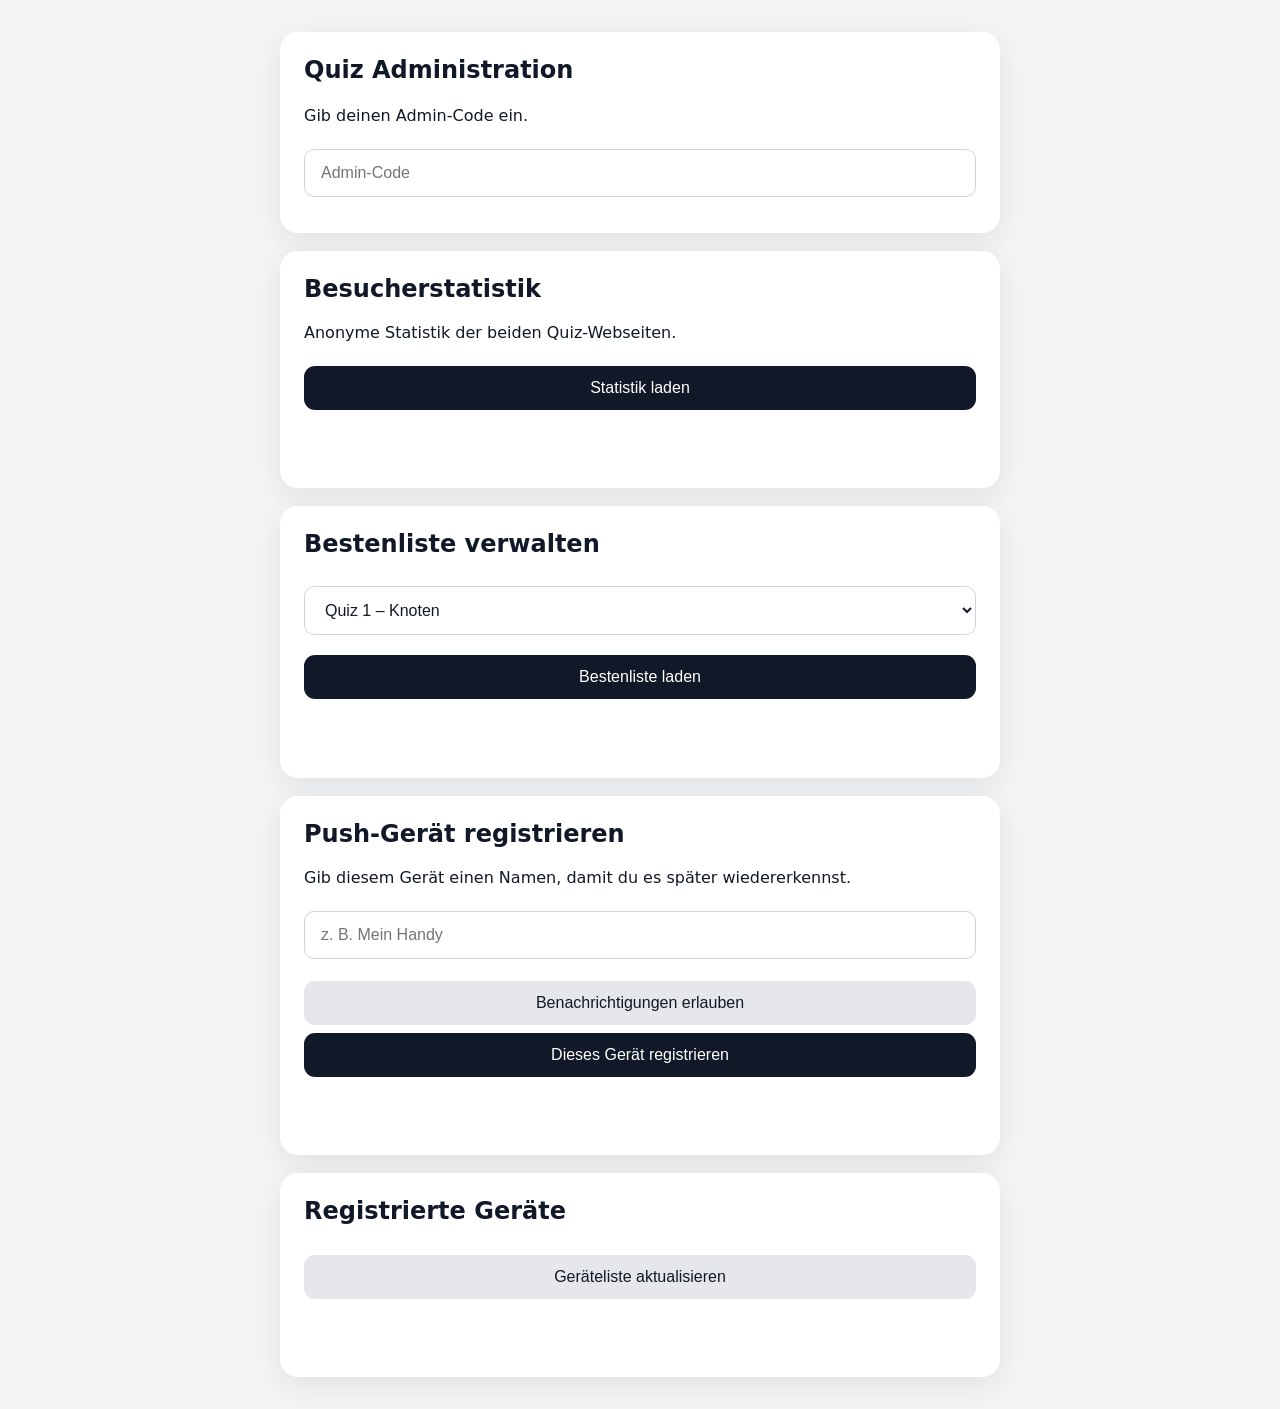
==== commit 336c86a6: "Implement visitor statistics and leaderboard updates Added visitor statistics section with dynamic l" ====
--- a/admin.html
+++ b/admin.html
@@ -15,6 +15,12 @@
   >
 
   <title>Quiz Administration</title>
+
+  <link
+    rel="icon"
+    type="image/png"
+    href="door-notification.png"
+  >
 
   <style>
     * {
@@ -63,6 +69,12 @@
       margin-top: 0;
     }
 
+    h3 {
+      margin:
+        0 0
+        14px;
+    }
+
     input,
     select {
       width: 100%;
@@ -125,7 +137,6 @@
       color: #991b1b;
 
       font-size: .9rem;
-
       white-space: nowrap;
     }
 
@@ -145,9 +156,7 @@
     .leaderboard-row,
     .device-row {
       display: grid;
-
       gap: 12px;
-
       align-items: center;
 
       padding: 12px 4px;
@@ -210,17 +219,53 @@
       font-weight: 600;
     }
 
-    .info-box {
-      margin-top: 16px;
-      padding: 14px;
-
-      border-radius: 10px;
-
-      background: #f9fafb;
-
-      color: #4b5563;
-
-      font-size: .95rem;
+    .stats-grid {
+      display: grid;
+
+      grid-template-columns:
+        repeat(2, 1fr);
+
+      gap: 12px;
+
+      margin-top: 18px;
+    }
+
+    .stats-quiz {
+      border:
+        1px solid #e5e7eb;
+
+      border-radius: 14px;
+
+      padding: 18px;
+    }
+
+    .stat-row {
+      display: flex;
+
+      justify-content:
+        space-between;
+
+      gap: 20px;
+
+      padding: 9px 0;
+
+      border-bottom:
+        1px solid #f3f4f6;
+    }
+
+    .stat-row:last-child {
+      border-bottom: 0;
+    }
+
+    .stat-label {
+      color: #6b7280;
+    }
+
+    .stat-value {
+      font-weight: 800;
+
+      font-variant-numeric:
+        tabular-nums;
     }
 
     [hidden] {
@@ -234,6 +279,11 @@
         padding: 20px;
       }
 
+      .stats-grid {
+        grid-template-columns:
+          1fr;
+      }
+
       .leaderboard-row {
         grid-template-columns:
           34px
@@ -248,7 +298,8 @@
       }
 
       .device-row {
-        grid-template-columns: 1fr;
+        grid-template-columns:
+          1fr;
       }
 
       .device-row
@@ -262,8 +313,6 @@
 <body>
 
 <main class="container">
-
-  <!-- ADMIN CODE -->
 
   <section class="card">
 
@@ -285,6 +334,163 @@
   </section>
 
 
+  <!-- STATISTIK -->
+
+  <section class="card">
+
+    <h2>
+      Besucherstatistik
+    </h2>
+
+    <p>
+      Anonyme Statistik der beiden
+      Quiz-Webseiten.
+    </p>
+
+    <button
+      id="load-stats"
+      class="primary"
+    >
+      Statistik laden
+    </button>
+
+    <p
+      id="stats-status"
+      class="status"
+    ></p>
+
+    <div
+      id="stats-content"
+      class="stats-grid"
+      hidden
+    >
+
+      <div class="stats-quiz">
+
+        <h3>
+          Quiz 1 – Knoten
+        </h3>
+
+        <div class="stat-row">
+          <span class="stat-label">
+            Besucher heute
+          </span>
+
+          <span
+            class="stat-value"
+            id="q1-visitors-today"
+          >
+            0
+          </span>
+        </div>
+
+        <div class="stat-row">
+          <span class="stat-label">
+            Aufrufe heute
+          </span>
+
+          <span
+            class="stat-value"
+            id="q1-views-today"
+          >
+            0
+          </span>
+        </div>
+
+        <div class="stat-row">
+          <span class="stat-label">
+            Besucher insgesamt
+          </span>
+
+          <span
+            class="stat-value"
+            id="q1-visitors-total"
+          >
+            0
+          </span>
+        </div>
+
+        <div class="stat-row">
+          <span class="stat-label">
+            Aufrufe insgesamt
+          </span>
+
+          <span
+            class="stat-value"
+            id="q1-views-total"
+          >
+            0
+          </span>
+        </div>
+
+      </div>
+
+
+      <div class="stats-quiz">
+
+        <h3>
+          Quiz 2 – Allgemeinwissen
+        </h3>
+
+        <div class="stat-row">
+          <span class="stat-label">
+            Besucher heute
+          </span>
+
+          <span
+            class="stat-value"
+            id="q2-visitors-today"
+          >
+            0
+          </span>
+        </div>
+
+        <div class="stat-row">
+          <span class="stat-label">
+            Aufrufe heute
+          </span>
+
+          <span
+            class="stat-value"
+            id="q2-views-today"
+          >
+            0
+          </span>
+        </div>
+
+        <div class="stat-row">
+          <span class="stat-label">
+            Besucher insgesamt
+          </span>
+
+          <span
+            class="stat-value"
+            id="q2-visitors-total"
+          >
+            0
+          </span>
+        </div>
+
+        <div class="stat-row">
+          <span class="stat-label">
+            Aufrufe insgesamt
+          </span>
+
+          <span
+            class="stat-value"
+            id="q2-views-total"
+          >
+            0
+          </span>
+        </div>
+
+      </div>
+
+    </div>
+
+  </section>
+
+
   <!-- BESTENLISTE -->
 
   <section class="card">
@@ -326,14 +532,16 @@
     hidden
   >
 
-    <h2>Einträge</h2>
+    <h2>
+      Einträge
+    </h2>
 
     <div id="leaderboard"></div>
 
   </section>
 
 
-  <!-- PUSH REGISTRIEREN -->
+  <!-- PUSH -->
 
   <section class="card">
 
@@ -376,7 +584,7 @@
   </section>
 
 
-  <!-- GERÄTELISTE -->
+  <!-- GERÄTE -->
 
   <section class="card">
 
@@ -494,6 +702,142 @@
 
 
 // =========================================
+// STATISTIK
+// =========================================
+
+async function loadStats() {
+  const token =
+    tokenEl.value.trim();
+
+  const status =
+    document.getElementById(
+      "stats-status"
+    );
+
+  const content =
+    document.getElementById(
+      "stats-content"
+    );
+
+  if (!token) {
+    status.textContent =
+      "Bitte Admin-Code eingeben.";
+
+    return;
+  }
+
+  status.textContent =
+    "Statistik wird geladen …";
+
+  try {
+    const response =
+      await fetch(
+        `${API_BASE}/api/admin-stats`,
+        {
+          headers: {
+            "X-Admin-Token":
+              token
+          },
+
+          cache: "no-store"
+        }
+      );
+
+    if (!response.ok) {
+      throw new Error(
+        response.status === 401
+          ? "Admin-Code ist falsch."
+          : `API-Fehler ${response.status}`
+      );
+    }
+
+    const data =
+      await response.json();
+
+    document
+      .getElementById(
+        "q1-visitors-today"
+      )
+      .textContent =
+        data.quiz1.visitorsToday;
+
+    document
+      .getElementById(
+        "q1-views-today"
+      )
+      .textContent =
+        data.quiz1.viewsToday;
+
+    document
+      .getElementById(
+        "q1-visitors-total"
+      )
+      .textContent =
+        data.quiz1.visitorsTotal;
+
+    document
+      .getElementById(
+        "q1-views-total"
+      )
+      .textContent =
+        data.quiz1.viewsTotal;
+
+
+    document
+      .getElementById(
+        "q2-visitors-today"
+      )
+      .textContent =
+        data.quiz2.visitorsToday;
+
+    document
+      .getElementById(
+        "q2-views-today"
+      )
+      .textContent =
+        data.quiz2.viewsToday;
+
+    document
+      .getElementById(
+        "q2-visitors-total"
+      )
+      .textContent =
+        data.quiz2.visitorsTotal;
+
+    document
+      .getElementById(
+        "q2-views-total"
+      )
+      .textContent =
+        data.quiz2.viewsTotal;
+
+    content.hidden = false;
+
+    status.textContent =
+      "Statistik geladen.";
+
+  } catch (error) {
+    console.error(error);
+
+    content.hidden = true;
+
+    status.textContent =
+      error.message;
+  }
+}
+
+
+document
+  .getElementById(
+    "load-stats"
+  )
+  .addEventListener(
+    "click",
+    loadStats
+  );
+
+
+// =========================================
 // BESTENLISTE
 // =========================================
 
@@ -562,9 +906,7 @@
 }
 
 
-function renderLeaderboard(
-  entries
-) {
+function renderLeaderboard(entries) {
   const card =
     document.getElementById(
       "leaderboard-card"
@@ -597,7 +939,6 @@
       row.className =
         "leaderboard-row";
 
-
       const rank =
         document.createElement(
           "div"
@@ -609,7 +950,6 @@
       rank.textContent =
         `${index + 1}.`;
 
-
       const name =
         document.createElement(
           "div"
@@ -621,7 +961,6 @@
       name.textContent =
         entry.nickname;
 
-
       const time =
         document.createElement(
           "div"
@@ -634,7 +973,6 @@
         formatTime(
           Number(entry.time)
         );
-
 
       const button =
         document.createElement(
@@ -652,7 +990,6 @@
           deletePlayer(
             entry.nickname
           );
-
 
       row.append(
         rank,
@@ -1045,6 +1382,7 @@
     );
 
   devices.forEach(device => {
+
     const row =
       document.createElement(
         "div"
@@ -1053,13 +1391,11 @@
     row.className =
       "device-row";
 
-
     const info =
       document.createElement(
         "div"
       );
 
-
     const name =
       document.createElement(
         "div"
@@ -1071,9 +1407,9 @@
     name.textContent =
       device.name;
 
-
     if (
-      device.id === currentId
+      device.id ===
+      currentId
     ) {
       const badge =
         document.createElement(
@@ -1086,9 +1422,10 @@
       badge.textContent =
         "dieses Gerät";
 
-      name.appendChild(badge);
-    }
-
+      name.appendChild(
+        badge
+      );
+    }
 
     const date =
       document.createElement(
@@ -1104,12 +1441,10 @@
         device.createdAt
       );
 
-
     info.append(
       name,
       date
     );
-
 
     const button =
       document.createElement(
@@ -1128,7 +1463,6 @@
           device.id,
           device.name
         );
-
 
     row.append(
       info,
